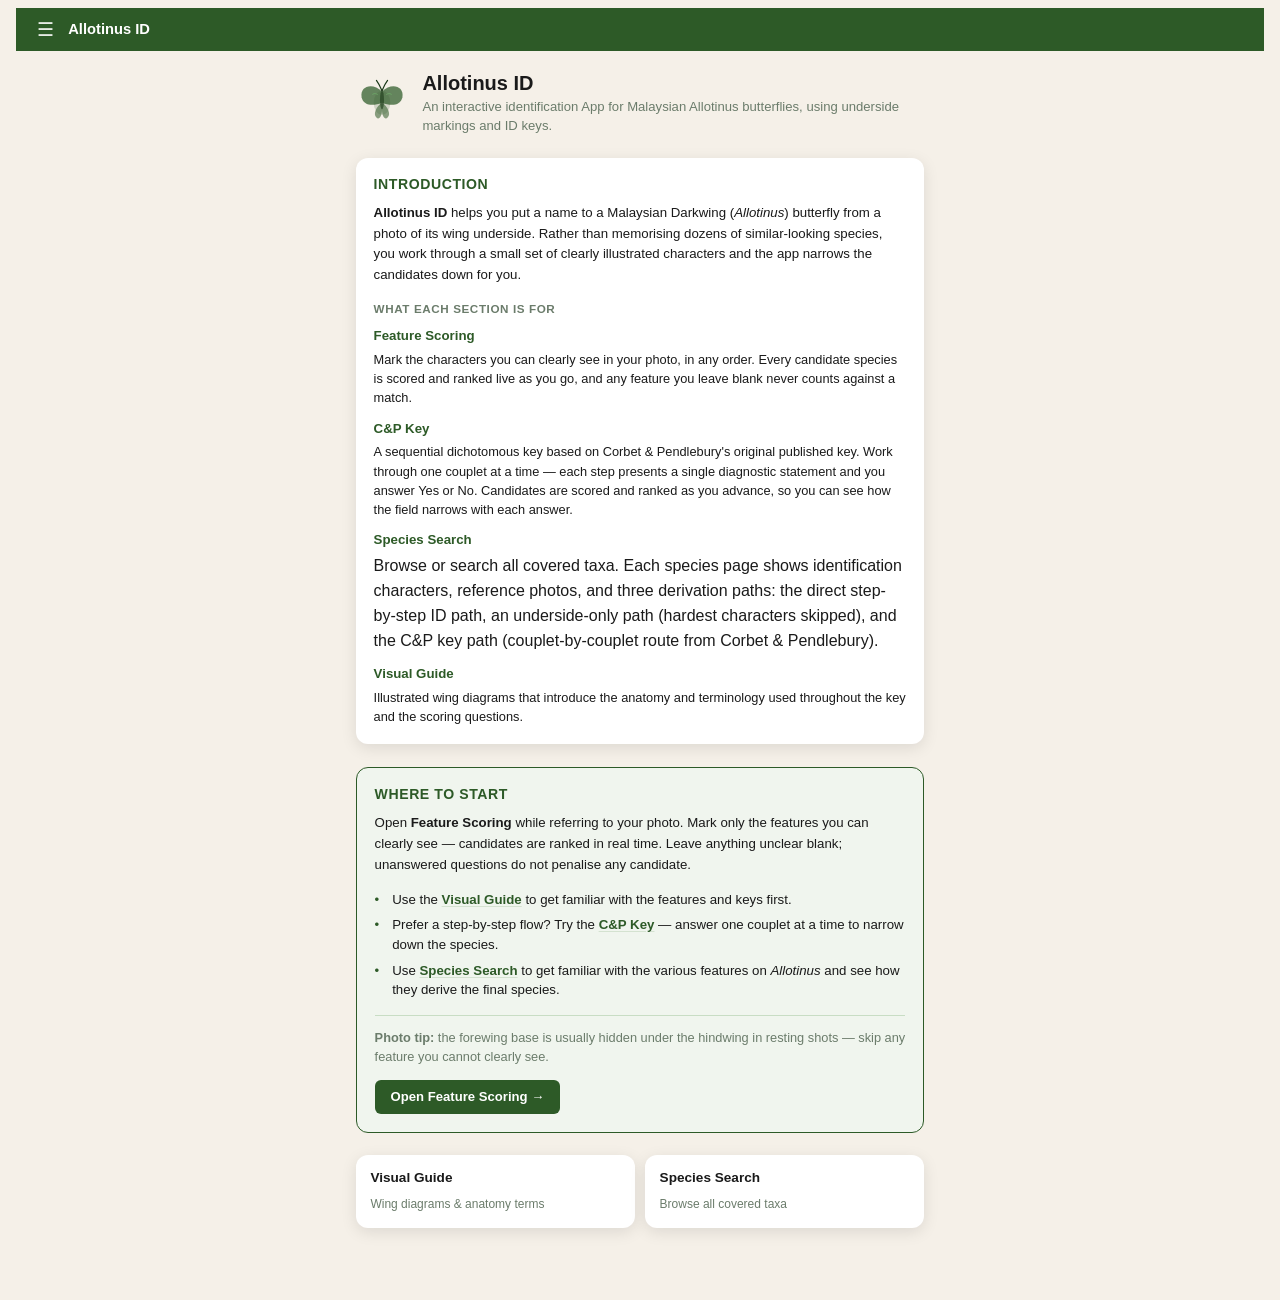
==== index.html @ 31699d41 "Fold Species Search path descriptions into single compact paragraph" ====
<!DOCTYPE html>
<html lang="en">
<head>
  <meta charset="UTF-8">
  <meta name="viewport" content="width=device-width, initial-scale=1.0">
  <meta name="description" content="Identify Malaysian Allotinus (Playboy) butterflies from field photographs — Feature Scoring and visual reference guide.">
  <meta name="theme-color" content="#2d5a27">
  <title>Allotinus ID — Malaysian Playboy Butterflies</title>
  <link rel="stylesheet" href="css/style.css">
  <style>
    .landing-content {
      max-width: 600px;
      margin: 0 auto;
      padding: 1.25rem 1rem 3rem;
    }

    /* ── Hero ── */
    .landing-hero {
      display: flex;
      align-items: center;
      gap: 0.9rem;
      margin-bottom: 1.4rem;
    }
    .landing-hero-logo svg {
      width: 52px;
      height: 52px;
      flex-shrink: 0;
    }
    .landing-hero-text h1 {
      font-size: 1.25rem;
      font-weight: 700;
      color: var(--text);
      margin: 0 0 0.2rem;
      line-height: 1.2;
    }
    .landing-tagline {
      font-size: 0.82rem;
      color: var(--text-muted);
      line-height: 1.4;
      margin: 0;
    }

    /* ── Start Here card ── */
    .start-here {
      background: #f0f5ee;
      border: 1.5px solid var(--primary);
      border-radius: var(--radius);
      padding: 1rem 1.1rem 1.1rem;
      margin-bottom: 1.4rem;
    }
    .start-here-title {
      font-size: 0.88rem;
      font-weight: 700;
      color: var(--primary);
      letter-spacing: 0.04em;
      text-transform: uppercase;
      margin: 0 0 0.5rem;
    }
    .start-here-lead {
      font-size: 0.83rem;
      color: var(--text);
      line-height: 1.55;
      margin: 0 0 0.9rem;
    }
    .start-here-sub {
      font-size: 0.73rem;
      font-weight: 700;
      color: var(--text-muted);
      letter-spacing: 0.05em;
      text-transform: uppercase;
      margin: 0.85rem 0 0.35rem;
    }
    .start-here-terms {
      display: grid;
      grid-template-columns: max-content 1fr;
      gap: 0.35rem 0.7rem;
      font-size: 0.8rem;
    }
    .start-here-term {
      font-weight: 600;
      color: var(--primary);
      white-space: nowrap;
      align-self: start;
    }
    .start-here-def {
      color: var(--text);
      line-height: 1.45;
    }
    .start-here-def a {
      color: var(--primary);
      text-decoration: underline;
      text-decoration-style: dotted;
      text-underline-offset: 2px;
      white-space: nowrap;
    }
    .start-here-def a:hover { text-decoration-style: solid; }
    .start-here-photo {
      font-size: 0.8rem;
      color: var(--text-muted);
      line-height: 1.5;
      margin: 0.85rem 0 0;
      padding-top: 0.75rem;
      border-top: 1px solid #c8ddc4;
    }
    .start-here-cta {
      display: inline-block;
      margin-top: 0.85rem;
      background: var(--primary);
      color: #fff;
      font-size: 0.82rem;
      font-weight: 600;
      padding: 0.45rem 1rem;
      border-radius: 6px;
      text-decoration: none;
    }
    .start-here-cta:hover { background: #234820; }

    .start-here-alt {
      list-style: none;
      padding: 0;
      margin: 0 0 0.9rem;
      font-size: 0.83rem;
      color: var(--text);
      line-height: 1.5;
    }
    .start-here-alt li {
      position: relative;
      padding-left: 1.1rem;
      margin-bottom: 0.35rem;
    }
    .start-here-alt li::before {
      content: "•";
      position: absolute;
      left: 0;
      color: var(--primary);
    }
    .start-here-alt a {
      color: var(--primary);
      font-weight: 600;
      text-decoration: underline;
      text-decoration-color: var(--border);
      text-underline-offset: 2px;
    }
    .start-here-alt a:hover { text-decoration-color: var(--primary); }

    /* ── Introduction ── */
    .landing-intro {
      background: var(--card);
      border-radius: var(--radius);
      box-shadow: var(--shadow);
      padding: 1rem 1.1rem 1.1rem;
      margin-bottom: 1.4rem;
    }
    .landing-intro-title {
      font-size: 0.88rem;
      font-weight: 700;
      color: var(--primary);
      letter-spacing: 0.04em;
      text-transform: uppercase;
      margin: 0 0 0.5rem;
    }
    .landing-intro-lead {
      font-size: 0.83rem;
      color: var(--text);
      line-height: 1.55;
      margin: 0 0 0.9rem;
    }
    .landing-intro-sub {
      font-size: 0.73rem;
      font-weight: 700;
      color: var(--text-muted);
      letter-spacing: 0.05em;
      text-transform: uppercase;
      margin: 0.85rem 0 0.5rem;
    }
    .landing-intro-features {
      display: grid;
      gap: 0.7rem;
    }
    .landing-intro-feature-name {
      font-size: 0.83rem;
      font-weight: 700;
      color: var(--primary);
      margin: 0 0 0.2rem;
    }
    .landing-intro-feature-desc {
      font-size: 0.8rem;
      color: var(--text);
      line-height: 1.5;
      margin: 0 0 0.35rem;
    }
    .landing-intro-feature-desc:last-child { margin-bottom: 0; }
    .landing-intro-sub-list {
      margin: 0.1rem 0 0;
      padding-left: 1rem;
      list-style: none;
      font-size: 0.75rem;
      color: var(--text-muted);
      line-height: 1.5;
    }
    .landing-intro-sub-list li { margin-bottom: 0.25rem; }
    .landing-intro-sub-list li:last-child { margin-bottom: 0; }
    .landing-intro-sub-list li::before { content: "– "; color: var(--primary); }

    /* ── Quick links ── */
    .landing-links {
      display: grid;
      grid-template-columns: 1fr 1fr;
      gap: 0.65rem;
    }
    .landing-link-card {
      background: var(--card);
      border-radius: var(--radius);
      box-shadow: var(--shadow);
      padding: 0.75rem 0.9rem;
      text-decoration: none;
      display: block;
      transition: box-shadow var(--transition);
    }
    .landing-link-card:hover {
      box-shadow: 0 3px 12px rgba(0,0,0,0.13);
    }
    .landing-link-label {
      font-size: 0.85rem;
      font-weight: 600;
      color: var(--text);
      display: block;
      margin-bottom: 0.15rem;
    }
    .landing-link-desc {
      font-size: 0.75rem;
      color: var(--text-muted);
      line-height: 1.35;
    }
  </style>
</head>
<body>

  <div class="app-topbar">
    <button class="menu-btn app-topbar-menu-btn" id="menu-btn" aria-label="Open menu">&#9776;</button>
    <span class="app-topbar-title">Allotinus ID</span>
  </div>

  <div class="landing-content">

    <!-- Hero -->
    <div class="landing-hero">
      <div class="landing-hero-logo" aria-hidden="true">
        <svg viewBox="0 0 56 56" fill="none" xmlns="http://www.w3.org/2000/svg">
          <ellipse cx="28" cy="32" rx="9" ry="13" fill="#2d5a27" opacity="0.18"/>
          <path d="M28 20 C18 10 4 14 6 26 C8 35 18 36 28 32" fill="#2d5a27" opacity="0.72"/>
          <path d="M28 20 C38 10 52 14 50 26 C48 35 38 36 28 32" fill="#2d5a27" opacity="0.72"/>
          <path d="M28 32 C22 36 18 44 22 48 C25 51 28 46 28 40" fill="#2d5a27" opacity="0.55"/>
          <path d="M28 32 C34 36 38 44 34 48 C31 51 28 46 28 40" fill="#2d5a27" opacity="0.55"/>
          <ellipse cx="28" cy="29" rx="2.2" ry="10" fill="#1a3818" opacity="0.6"/>
          <path d="M28 19 Q25 12 22 8" stroke="#1a3818" stroke-width="1.3" stroke-linecap="round" fill="none"/>
          <path d="M28 19 Q31 12 34 8" stroke="#1a3818" stroke-width="1.3" stroke-linecap="round" fill="none"/>
          <path d="M23 23 Q20 21 18 23" stroke="#6b9e65" stroke-width="1.1" stroke-linecap="round" fill="none"/>
          <path d="M33 23 Q36 21 38 23" stroke="#6b9e65" stroke-width="1.1" stroke-linecap="round" fill="none"/>
        </svg>
      </div>
      <div class="landing-hero-text">
        <h1>Allotinus ID</h1>
        <p class="landing-tagline">An interactive identification App for Malaysian Allotinus butterflies, using underside markings and ID keys.</p>
      </div>
    </div>

    <!-- Introduction -->
    <div class="landing-intro">
      <p class="landing-intro-title">Introduction</p>
      <p class="landing-intro-lead">
        <strong>Allotinus ID</strong> helps you put a name to a Malaysian Darkwing (<em>Allotinus</em>)
        butterfly from a photo of its wing underside. Rather than memorising dozens of similar-looking
        species, you work through a small set of clearly illustrated characters and the app narrows
        the candidates down for you.
      </p>

      <p class="landing-intro-sub">What each section is for</p>
      <div class="landing-intro-features">

        <div class="landing-intro-feature">
          <p class="landing-intro-feature-name">Feature Scoring</p>
          <p class="landing-intro-feature-desc">
            Mark the characters you can clearly see in your photo, in any order. Every candidate
            species is scored and ranked live as you go, and any feature you leave blank never
            counts against a match.
          </p>
        </div>

        <div class="landing-intro-feature">
          <p class="landing-intro-feature-name">C&amp;P Key</p>
          <p class="landing-intro-feature-desc">
            A sequential dichotomous key based on Corbet &amp; Pendlebury's original published key.
            Work through one couplet at a time — each step presents a single diagnostic statement
            and you answer Yes or No. Candidates are scored and ranked as you advance, so you can
            see how the field narrows with each answer.
          </p>
        </div>

        <div class="landing-intro-feature">
          <p class="landing-intro-feature-name">Species Search</p>
          <p class=”landing-intro-feature-desc”>
            Browse or search all covered taxa. Each species page shows identification characters,
            reference photos, and three derivation paths: the direct step-by-step ID path, an
            underside-only path (hardest characters skipped), and the C&amp;P key path
            (couplet-by-couplet route from Corbet &amp; Pendlebury).
          </p>
        </div>

        <div class="landing-intro-feature">
          <p class="landing-intro-feature-name">Visual Guide</p>
          <p class="landing-intro-feature-desc">
            Illustrated wing diagrams that introduce the anatomy and terminology used throughout
            the key and the scoring questions.
          </p>
        </div>

      </div>
    </div>

    <!-- Where to Start card -->
    <div class="start-here">
      <p class="start-here-title">Where to start</p>
      <p class="start-here-lead">
        Open <strong>Feature Scoring</strong> while referring to your photo. Mark only the features you can clearly see —
        candidates are ranked in real time. Leave anything unclear blank; unanswered questions
        do not penalise any candidate.
      </p>

      <ul class="start-here-alt">
        <li>Use the <a href="guide.html">Visual Guide</a> to get familiar with the features and keys first.</li>
        <li>Prefer a step-by-step flow? Try the <a href="id_keys.html">C&amp;P Key</a> — answer one couplet at a time to narrow down the species.</li>
        <li>Use <a href="species.html">Species Search</a> to get familiar with the various features on <em>Allotinus</em> and see how they derive the final species.</li>
      </ul>

      <!-- TODO: once data/tree.json and guide.html are built for Allotinus,
           add a "Know these terms before you score" block here highlighting
           the key diagnostic characters, each linking to its guide.html
           section (see start-here-terms in the Arhopala_id source for the
           pattern this followed). -->

      <p class="start-here-photo">
        <strong>Photo tip:</strong> the forewing base is usually hidden under the hindwing in resting shots —
        skip any feature you cannot clearly see.
      </p>

      <a class="start-here-cta" href="checklist.html">Open Feature Scoring →</a>
    </div>

    <!-- Quick links -->
    <div class="landing-links">
      <a class="landing-link-card" href="guide.html">
        <span class="landing-link-label">Visual Guide</span>
        <span class="landing-link-desc">Wing diagrams &amp; anatomy terms</span>
      </a>
      <a class="landing-link-card" href="species.html">
        <span class="landing-link-label">Species Search</span>
        <span class="landing-link-desc">Browse all covered taxa</span>
      </a>
    </div>

  </div>

  <!-- Menu overlay -->
  <div id="menu-overlay" class="menu-overlay" role="dialog" aria-modal="true" aria-label="Menu">
    <div class="menu-panel">

      <div class="menu-header">
        <h2 class="menu-title">Allotinus ID</h2>
        <button id="menu-close" class="menu-close" aria-label="Close menu">✕</button>
      </div>

      <nav class="menu-nav" aria-label="Navigation">
        <button class="menu-nav-item active" id="nav-home" aria-label="Home — where to start">
          <span class="menu-nav-item-label">Home</span>
          <span class="menu-nav-item-desc">Where to start</span>
        </button>
        <a href="checklist.html" class="menu-nav-item" id="nav-scoring" aria-label="Feature Scoring — score multiple features at once">
          <span class="menu-nav-item-label">Feature Scoring</span>
          <span class="menu-nav-item-desc">Score multiple features at once</span>
        </a>
        <a href="id_keys.html" class="menu-nav-item" id="nav-cpkey" aria-label="C&amp;P Key — Corbet &amp; Pendlebury dichotomous key">
          <span class="menu-nav-item-label">C&amp;P Key</span>
          <span class="menu-nav-item-desc">Corbet &amp; Pendlebury dichotomous key</span>
        </a>
        <a href="species.html" class="menu-nav-item" id="nav-species" aria-label="Species Search — browse all covered taxa">
          <span class="menu-nav-item-label">Species Search</span>
          <span class="menu-nav-item-desc">Browse all covered taxa</span>
        </a>
        <a href="guide.html" class="menu-nav-item" id="nav-guide" aria-label="Visual Guide — wing diagrams and terminology">
          <span class="menu-nav-item-label">Visual Guide</span>
          <span class="menu-nav-item-desc">Wing diagrams &amp; terminology</span>
        </a>
        <a href="about.html" class="menu-nav-item" id="nav-about" aria-label="About — how to use this app">
          <span class="menu-nav-item-label">About</span>
          <span class="menu-nav-item-desc">How to use this app</span>
        </a>
      </nav>

    </div>
  </div>

  <script>
    (function () {
      const overlay  = document.getElementById('menu-overlay');
      const openBtn  = document.getElementById('menu-btn');
      const closeBtn = document.getElementById('menu-close');
      const homeBtn  = document.getElementById('nav-home');

      function open()  { overlay.classList.add('open');    document.body.style.overflow = 'hidden'; }
      function close() { overlay.classList.remove('open'); document.body.style.overflow = ''; }

      openBtn.addEventListener('click', open);
      closeBtn.addEventListener('click', close);
      overlay.addEventListener('click', e => { if (e.target === overlay) close(); });
      document.addEventListener('keydown', e => { if (e.key === 'Escape' && overlay.classList.contains('open')) close(); });
      homeBtn.addEventListener('click', close);
    })();
  </script>

</body>
</html>
---- css/style.css ----
/* ===== Reset & Base ===== */
*, *::before, *::after { box-sizing: border-box; margin: 0; padding: 0; }

:root {
  --bg: #f5f0e8;
  --primary: #2d5a27;
  --primary-light: #3d7a35;
  --accent: #c8860a;
  --card: #ffffff;
  --text: #1a1a1a;
  --text-muted: #6b7c6b;
  --border: #d4e2d0;
  --shadow: 0 4px 16px rgba(0, 0, 0, 0.10);
  --radius: 12px;
  --transition: 0.18s ease;
}

html { font-size: 16px; -webkit-text-size-adjust: 100%; }

body {
  background: var(--bg);
  color: var(--text);
  font-family: -apple-system, BlinkMacSystemFont, "Segoe UI", Roboto, "Helvetica Neue", sans-serif;
  line-height: 1.55;
  min-height: 100dvh;
  padding: 1rem;
}

/* ===== Loading ===== */
#loading {
  display: flex;
  flex-direction: column;
  align-items: center;
  justify-content: center;
  min-height: 60dvh;
  gap: 1rem;
  color: var(--text-muted);
}

.spinner {
  width: 40px; height: 40px;
  border: 3px solid var(--border);
  border-top-color: var(--primary);
  border-radius: 50%;
  animation: spin 0.75s linear infinite;
}

@keyframes spin { to { transform: rotate(360deg); } }

/* ===== App container ===== */
#app {
  max-width: 640px;
  margin: 0 auto;
  padding-bottom: 3rem;
}

/* ===== Header ===== */
.app-header {
  text-align: center;
  padding: 1.25rem 0 0.5rem;
}

.app-header h1 {
  font-size: 1.2rem;
  font-weight: 700;
  color: var(--primary);
  letter-spacing: 0.01em;
}

.app-header p {
  font-size: 0.8rem;
  color: var(--text-muted);
  margin-top: 0.15rem;
}

.header-alt-link {
  color: var(--accent);
  text-decoration: none;
  font-size: 0.78rem;
}
.header-alt-link:hover { text-decoration: underline; }

/* ===== Breadcrumb ===== */
.breadcrumb-wrap {
  padding: 0.5rem 0 0.25rem;
  overflow-x: auto;
  white-space: nowrap;
  -webkit-overflow-scrolling: touch;
}

.breadcrumb {
  display: inline-flex;
  align-items: center;
  gap: 0.25rem;
  font-size: 0.72rem;
  color: var(--text-muted);
  min-height: 1.4rem;
}

.breadcrumb .crumb { max-width: 140px; overflow: hidden; text-overflow: ellipsis; white-space: nowrap; }
.breadcrumb .sep { color: var(--border); user-select: none; }
.breadcrumb .crumb-start { font-weight: 600; color: var(--primary); }

/* ===== Progress bar ===== */
.progress-bar-track {
  height: 4px;
  background: var(--border);
  border-radius: 2px;
  margin-bottom: 0.75rem;
  overflow: hidden;
}

.progress-bar-fill {
  height: 100%;
  background: var(--primary);
  border-radius: 2px;
  transition: width 0.3s ease;
  min-width: 4px;
}

/* ===== Card ===== */
.card {
  background: var(--card);
  border-radius: var(--radius);
  box-shadow: var(--shadow);
  padding: 1.5rem;
  animation: slideIn 0.2s ease-out;
}

@keyframes slideIn {
  from { opacity: 0; transform: translateY(8px); }
  to   { opacity: 1; transform: translateY(0); }
}

/* ===== Back button ===== */
.back-btn {
  display: inline-flex;
  align-items: center;
  gap: 0.3rem;
  background: none;
  border: none;
  color: var(--primary);
  font-size: 0.85rem;
  font-weight: 600;
  cursor: pointer;
  padding: 0.25rem 0;
  margin-bottom: 1rem;
  transition: color var(--transition);
}

.back-btn:hover { color: var(--primary-light); }
.back-btn:disabled { opacity: 0.35; pointer-events: none; }
.back-btn svg { flex-shrink: 0; }

/* ===== Question node ===== */
.question-text {
  font-size: 1.2rem;
  font-weight: 700;
  line-height: 1.35;
  margin-bottom: 0.5rem;
}

.question-hint {
  font-size: 0.82rem;
  color: var(--text-muted);
  font-style: italic;
  margin-bottom: 0.6rem;
  padding-left: 0.75rem;
  border-left: 3px solid var(--border);
}

.question-guide-link {
  display: inline-block;
  font-size: 0.78rem;
  color: var(--primary);
  text-decoration: none;
  margin-bottom: 1.25rem;
  padding-left: 0.75rem;
}
.question-guide-link:hover { text-decoration: underline; }

.question-text-link {
  color: var(--primary);
  text-decoration-style: dotted;
  text-underline-offset: 2px;
}
.question-text-link:hover { text-decoration-style: solid; }

.choices {
  display: flex;
  flex-direction: column;
  gap: 0.6rem;
}

.choice-btn {
  display: block;
  width: 100%;
  min-height: 48px;
  padding: 0.7rem 1rem;
  background: transparent;
  border: 2px solid var(--primary);
  border-radius: 8px;
  color: var(--primary);
  font-size: 0.95rem;
  font-weight: 500;
  text-align: left;
  cursor: pointer;
  transition: background var(--transition), color var(--transition), transform var(--transition);
  line-height: 1.35;
}

.choice-btn:hover {
  background: var(--primary);
  color: #fff;
}

.choice-btn:active {
  transform: scale(0.98);
}

.question-terms-btn {
  display: inline-flex;
  align-items: center;
  gap: 0.3rem;
  margin-bottom: 0.5rem;
  padding: 0.25rem 0.65rem;
  background: transparent;
  border: 1.5px solid var(--accent);
  border-radius: 20px;
  color: var(--accent);
  font-size: 0.78rem;
  font-weight: 600;
  cursor: pointer;
  transition: background var(--transition), color var(--transition);
}

.question-terms-btn:hover {
  background: var(--accent);
  color: #fff;
}

/* Tooltip popup */
#choice-tooltip-popup {
  position: fixed;
  z-index: 9999;
  background: #1a1a1a;
  color: #f0ede6;
  font-size: 0.82rem;
  line-height: 1.45;
  padding: 0.55rem 0.8rem;
  border-radius: 8px;
  max-width: min(280px, 90vw);
  box-shadow: 0 4px 16px rgba(0,0,0,0.4);
  pointer-events: none;
  opacity: 0;
  transform: translateY(4px);
  transition: opacity 0.15s ease, transform 0.15s ease;
}

#choice-tooltip-popup.visible {
  opacity: 1;
  transform: translateY(0);
}

/* ===== Result node ===== */
.card--result {}

.result-badge {
  display: inline-block;
  background: var(--primary);
  color: #fff;
  font-size: 0.7rem;
  font-weight: 700;
  letter-spacing: 0.08em;
  text-transform: uppercase;
  padding: 0.2rem 0.6rem;
  border-radius: 4px;
  margin-bottom: 0.75rem;
}

.species-common {
  font-size: 1.3rem;
  font-weight: 700;
  line-height: 1.25;
  margin-bottom: 0.2rem;
}

.species-name {
  font-size: 0.95rem;
  font-style: italic;
  color: var(--text-muted);
  margin-bottom: 0.75rem;
}

.id-note {
  font-size: 0.87rem;
  background: #f0f5ef;
  border-left: 4px solid var(--primary);
  padding: 0.6rem 0.85rem;
  border-radius: 0 6px 6px 0;
  margin-bottom: 1.25rem;
  color: var(--text);
}

/* ===== Photo gallery ===== */
.photo-gallery {
  display: grid;
  grid-template-columns: repeat(auto-fill, minmax(120px, 1fr));
  gap: 0.5rem;
  margin-bottom: 1.25rem;
}

.photo-gallery img {
  width: 100%;
  aspect-ratio: 1;
  object-fit: cover;
  border-radius: 6px;
  background: var(--border);
  display: block;
}

.photo-item {
  position: relative;
}

.photo-attr {
  display: none;
}

.photo-item:hover .photo-attr {
  display: block;
  position: absolute;
  bottom: 0; left: 0; right: 0;
  background: rgba(0,0,0,0.55);
  color: #fff;
  font-size: 0.6rem;
  padding: 0.2rem 0.3rem;
  border-radius: 0 0 6px 6px;
  text-align: center;
  white-space: nowrap;
  overflow: hidden;
  text-overflow: ellipsis;
}

.photo-placeholder {
  aspect-ratio: 1;
  background: var(--border);
  border-radius: 6px;
  display: flex;
  flex-direction: column;
  align-items: center;
  justify-content: center;
  color: var(--text-muted);
  font-size: 0.75rem;
  text-align: center;
  padding: 0.5rem;
  gap: 0.4rem;
}

/* ===== Action buttons ===== */
.action-row {
  display: flex;
  flex-direction: column;
  gap: 0.6rem;
  margin-top: 0.25rem;
}

.btn-inat {
  display: flex;
  align-items: center;
  justify-content: center;
  gap: 0.4rem;
  width: 100%;
  min-height: 48px;
  padding: 0.75rem 1rem;
  background: var(--primary);
  color: #fff;
  font-size: 0.95rem;
  font-weight: 600;
  border: none;
  border-radius: 8px;
  text-decoration: none;
  cursor: pointer;
  transition: background var(--transition);
}

.btn-inat:hover { background: var(--primary-light); }

.btn-restart {
  display: flex;
  align-items: center;
  justify-content: center;
  gap: 0.4rem;
  width: 100%;
  min-height: 44px;
  padding: 0.6rem 1rem;
  background: transparent;
  color: var(--text-muted);
  font-size: 0.88rem;
  font-weight: 500;
  border: 1.5px solid var(--border);
  border-radius: 8px;
  cursor: pointer;
  transition: border-color var(--transition), color var(--transition);
}

.btn-restart:hover { border-color: var(--primary); color: var(--primary); }

/* ===== Group node ===== */
.result-badge--group { background: var(--accent); }

.group-description {
  font-size: 0.92rem;
  color: var(--text);
  margin-bottom: 1rem;
  line-height: 1.55;
}

.key-features {
  list-style: none;
  margin: 0 0 1.1rem;
  padding: 0;
  display: flex;
  flex-direction: column;
  gap: 0.35rem;
}

.key-features li {
  font-size: 0.85rem;
  padding: 0.35rem 0.6rem 0.35rem 1.5rem;
  background: #f0f5ef;
  border-radius: 5px;
  position: relative;
  color: var(--text);
}

.key-features li::before {
  content: "✓";
  position: absolute;
  left: 0.5rem;
  color: var(--primary);
  font-weight: 700;
}

.btn-species-id {
  display: flex;
  align-items: center;
  justify-content: center;
  gap: 0.4rem;
  width: 100%;
  min-height: 48px;
  padding: 0.75rem 1rem;
  background: var(--primary);
  color: #fff;
  font-size: 0.95rem;
  font-weight: 600;
  border: none;
  border-radius: 8px;
  cursor: pointer;
  margin-bottom: 0.75rem;
  transition: background var(--transition);
}

.btn-species-id:hover { background: var(--primary-light); }

.species-pending {
  font-size: 0.8rem;
  color: var(--text-muted);
  background: #fdf8ef;
  border: 1.5px dashed #e0c87a;
  border-radius: 6px;
  padding: 0.5rem 0.75rem;
  margin-bottom: 1.25rem;
  display: flex;
  align-items: center;
  gap: 0.4rem;
}

/* ===== Error card ===== */
.card--error .error-icon { font-size: 2rem; margin-bottom: 0.5rem; }
.card--error h2 { margin-bottom: 0.5rem; }
.card--error p { color: var(--text-muted); margin-bottom: 1rem; font-size: 0.9rem; }

/* ===== Responsive ===== */
@media (min-width: 640px) {
  body { padding: 1.5rem 2rem; }
  .card { padding: 2rem; }
  .question-text { font-size: 1.35rem; }
  .photo-gallery { grid-template-columns: repeat(auto-fill, minmax(150px, 1fr)); }
  .action-row { flex-direction: row; }
  .btn-inat { flex: 1; }
  .btn-restart { flex: 0 0 auto; width: auto; padding: 0.6rem 1.25rem; }
}

/* ===== Header row with hamburger ===== */
.header-row {
  display: flex;
  align-items: center;
  justify-content: space-between;
  gap: 0.5rem;
}

.header-titles { flex: 1; }

.menu-btn {
  flex-shrink: 0;
  background: none;
  border: none;
  cursor: pointer;
  padding: 0.35rem;
  color: var(--primary);
  border-radius: 6px;
  display: flex;
  align-items: center;
  justify-content: center;
  transition: background var(--transition);
}

.menu-btn:hover { background: var(--border); }

/* ===== Menu overlay & panel ===== */
.menu-overlay {
  position: fixed;
  inset: 0;
  background: rgba(0, 0, 0, 0.45);
  z-index: 1000;
  opacity: 0;
  pointer-events: none;
  transition: opacity 0.22s ease;
}

.menu-overlay.open {
  opacity: 1;
  pointer-events: auto;
}

.menu-panel {
  position: absolute;
  top: 0; right: 0;
  width: min(92vw, 420px);
  height: 100%;
  background: var(--card);
  box-shadow: -4px 0 28px rgba(0, 0, 0, 0.18);
  display: flex;
  flex-direction: column;
  transform: translateX(100%);
  transition: transform 0.25s ease;
  overflow: hidden;
}

.menu-overlay.open .menu-panel {
  transform: translateX(0);
}

/* ===== Menu header bar ===== */
.menu-header {
  display: flex;
  align-items: center;
  gap: 0.5rem;
  padding: 0.9rem 1rem 0.9rem 1.25rem;
  border-bottom: 1px solid var(--border);
  flex-shrink: 0;
  background: var(--card);
}

.menu-title {
  flex: 1;
  font-size: 1rem;
  font-weight: 700;
  color: var(--primary);
  white-space: nowrap;
}

.menu-close {
  background: none;
  border: none;
  cursor: pointer;
  font-size: 1.2rem;
  line-height: 1;
  color: var(--text-muted);
  padding: 0.25rem 0.35rem;
  border-radius: 4px;
  transition: color var(--transition), background var(--transition);
}

.menu-close:hover { color: var(--text); background: var(--border); }

.back-to-search {
  background: none;
  border: none;
  cursor: pointer;
  color: var(--primary);
  font-size: 0.82rem;
  font-weight: 600;
  padding: 0.2rem 0;
  white-space: nowrap;
  flex-shrink: 0;
}

.back-to-search:hover { text-decoration: underline; }

/* ===== Search pane ===== */
#search-pane {
  display: flex;
  flex-direction: column;
  flex: 1;
  overflow: hidden;
}

.search-box {
  padding: 0.7rem 1rem 0.55rem;
  border-bottom: 1px solid var(--border);
  flex-shrink: 0;
}

.search-box input {
  width: 100%;
  padding: 0.55rem 0.85rem;
  border: 1.5px solid var(--border);
  border-radius: 8px;
  font-size: 0.95rem;
  background: var(--bg);
  color: var(--text);
  outline: none;
  transition: border-color var(--transition);
}

.search-box input:focus { border-color: var(--primary); }

.search-count {
  font-size: 0.72rem;
  color: var(--text-muted);
  margin-top: 0.3rem;
  padding-left: 0.1rem;
}

/* ===== Search results list ===== */
.search-results {
  flex: 1;
  overflow-y: auto;
  -webkit-overflow-scrolling: touch;
}

.search-item {
  display: block;
  width: 100%;
  text-align: left;
  background: none;
  border: none;
  border-bottom: 1px solid #f0f0ee;
  padding: 0.65rem 1.25rem;
  cursor: pointer;
  transition: background var(--transition);
}

.search-item:hover { background: #f5f9f4; }
.search-item:active { background: var(--border); }

.search-item-sci {
  display: block;
  font-size: 0.88rem;
  font-style: italic;
  color: var(--text);
  font-weight: 500;
}

.search-item-common {
  display: block;
  font-size: 0.76rem;
  color: var(--text-muted);
  margin-top: 0.08rem;
  font-style: normal;
}

.search-empty {
  padding: 1.5rem 1.25rem;
  color: var(--text-muted);
  font-size: 0.88rem;
}

/* ===== Species detail inside menu ===== */
.species-detail {
  flex: 1;
  overflow-y: auto;
  -webkit-overflow-scrolling: touch;
  padding: 1.25rem;
}

.species-detail .result-badge { margin-bottom: 0.6rem; }
.species-detail .species-name { margin-bottom: 0.6rem; }
.species-detail .id-note { font-size: 0.83rem; margin-bottom: 1rem; }
.species-detail .photo-gallery { margin-bottom: 1rem; }
.species-detail .btn-inat { margin-top: 0; }

/* ===== Menu nav ===== */
.menu-nav {
  padding: 0.5rem 0.75rem;
  border-bottom: 1px solid var(--border);
  flex-shrink: 0;
}

.menu-nav-item {
  display: flex;
  flex-direction: column;
  align-items: flex-start;
  width: 100%;
  padding: 0.6rem 0.75rem;
  border: none;
  background: none;
  border-radius: 8px;
  cursor: pointer;
  text-align: left;
  text-decoration: none;
  color: var(--text);
  transition: background var(--transition);
  margin-bottom: 0.1rem;
}

.menu-nav-item:hover { background: var(--border); }
.menu-nav-item.active { background: rgba(45, 90, 39, 0.1); }

.menu-nav-item-label {
  font-size: 0.93rem;
  font-weight: 600;
  color: var(--text);
}

.menu-nav-item.active .menu-nav-item-label { color: var(--primary); }

.menu-nav-item-desc {
  font-size: 0.76rem;
  color: var(--text-muted);
  margin-top: 0.08rem;
}

/* ===== About pane ===== */
.about-pane {
  flex: 1;
  overflow-y: auto;
  -webkit-overflow-scrolling: touch;
}

.about-content {
  padding: 1.25rem 1.25rem 2rem;
}

.about-hero {
  text-align: center;
  padding: 1rem 0 1.25rem;
}

.about-hero-icon {
  margin-bottom: 0.5rem;
}

.about-app-name {
  font-size: 1.25rem;
  font-weight: 700;
  color: var(--primary);
  margin-bottom: 0.2rem;
}

.about-tagline {
  font-size: 0.84rem;
  color: var(--text-muted);
  line-height: 1.45;
}

.about-section {
  margin-bottom: 1.2rem;
}

.about-section-title {
  font-size: 0.82rem;
  font-weight: 700;
  text-transform: uppercase;
  letter-spacing: 0.05em;
  color: var(--primary);
  margin-bottom: 0.4rem;
}

.about-section p {
  font-size: 0.87rem;
  line-height: 1.55;
  color: var(--text);
  margin-bottom: 0.4rem;
}

.about-section p em { font-style: italic; }

.about-note {
  font-size: 0.8rem !important;
  color: var(--text-muted) !important;
  background: #fdf8ef;
  border-left: 3px solid var(--accent);
  padding: 0.4rem 0.6rem;
  border-radius: 0 4px 4px 0;
}

.about-steps {
  padding-left: 1.3rem;
  font-size: 0.87rem;
  line-height: 1.6;
  color: var(--text);
}

.about-steps li { margin-bottom: 0.35rem; }

.about-link {
  color: var(--primary);
  text-decoration: underline;
  text-decoration-color: var(--border);
  text-underline-offset: 2px;
}

.about-link:hover { text-decoration-color: var(--primary); }

/* ===== Decision path display ===== */
.path-details {
  margin: 0.6rem 0 1rem;
  border: 1px solid var(--border);
  border-radius: 8px;
  overflow: hidden;
}

.path-summary {
  padding: 0.5rem 0.75rem;
  cursor: pointer;
  font-size: 0.78rem;
  font-weight: 600;
  color: var(--primary);
  background: #f0f6ee;
  user-select: none;
  list-style: none;
}

.path-summary::-webkit-details-marker { display: none; }

.path-summary::before {
  content: '▶ ';
  font-size: 0.6rem;
  vertical-align: 1px;
}

details[open] .path-summary::before { content: '▼ '; }

.path-content {
  padding: 0.65rem 0.75rem 0.5rem;
  background: var(--card);
}

.path-steps {
  margin: 0;
  padding: 0;
  list-style: none;
  counter-reset: step-cnt;
}

.path-step {
  counter-increment: step-cnt;
  margin-bottom: 0.55rem;
  padding-left: 1.4rem;
  position: relative;
}

.path-step::before {
  content: counter(step-cnt);
  position: absolute;
  left: 0;
  top: 0.05rem;
  font-size: 0.65rem;
  font-weight: 700;
  color: var(--text-muted);
  background: var(--border);
  width: 1.05rem;
  height: 1.05rem;
  border-radius: 50%;
  display: flex;
  align-items: center;
  justify-content: center;
  line-height: 1;
}

.path-q {
  display: block;
  font-size: 0.77rem;
  color: #555;
  line-height: 1.35;
}

.path-qnum {
  display: inline-block;
  font-size: 0.62rem;
  font-weight: 700;
  font-variant-numeric: tabular-nums;
  color: var(--primary);
  background: var(--border);
  border-radius: 3px;
  padding: 0.05em 0.3em;
  margin-right: 0.2em;
  vertical-align: 0.05em;
  letter-spacing: 0;
}

.path-a {
  display: block;
  font-size: 0.77rem;
  color: var(--primary);
  font-weight: 600;
  margin-top: 0.1rem;
}

.path-step--group {
  margin-bottom: 0.4rem;
  padding-left: 0;
  counter-increment: none;
}

.path-step--group::before { display: none; }

.path-group {
  display: inline-block;
  font-size: 0.74rem;
  font-style: italic;
  color: var(--accent);
  background: #fdf8ef;
  border: 1px solid #f0d89a;
  padding: 0.1rem 0.45rem;
  border-radius: 4px;
}

.path-divider {
  border: none;
  border-top: 1px dashed var(--border);
  margin: 0.6rem 0;
}

.path-label {
  font-size: 0.7rem;
  font-weight: 700;
  text-transform: uppercase;
  letter-spacing: 0.04em;
  color: var(--text-muted);
  margin-bottom: 0.3rem;
}

.path-variant-note {
  margin-top: 0.5rem;
  font-size: 0.72rem;
  color: var(--text-muted);
  font-style: italic;
}

.path-details--skip .path-summary {
  background: #fdf8ef;
  color: var(--accent);
}

.path-details--simcd .path-summary {
  background: #eef4fb;
  color: #2a5a8a;
}

.path-details--simcd .path-step--skip .path-a {
  color: #2a5a8a;
}

.path-skip-note {
  font-size: 0.72rem;
  color: var(--text-muted);
  font-style: italic;
  margin: 0 0 0.5rem;
}

.path-step--skip .path-a {
  color: #9e6c00;
  font-style: italic;
}

/* C&P key path */
.path-details--cp .path-summary {
  background: #f0f6ee;
  color: var(--primary);
}

.path-step--cp {
  padding-left: 0;
}

.path-step--cp::before {
  display: none;
}

.path-cpnum {
  display: inline-block;
  font-size: 0.62rem;
  font-weight: 700;
  color: var(--primary);
  background: var(--border);
  border-radius: 3px;
  padding: 0.05em 0.3em;
  margin-right: 0.3em;
  vertical-align: 0.05em;
  letter-spacing: 0;
  white-space: nowrap;
}

.path-guide-link {
  color: var(--primary);
  text-decoration: underline;
  text-decoration-style: dotted;
  text-underline-offset: 2px;
}
.path-guide-link:hover { text-decoration-style: solid; }

/* ===== App topbar (ID Key + Species Search pages) ===== */
.app-topbar {
  position: sticky;
  top: 0;
  z-index: 20;
  background: var(--primary);
  color: #fff;
  display: flex;
  align-items: center;
  gap: 0.6rem;
  padding: 0.55rem 1rem;
  margin: -1rem -1rem 0;
}
.app-topbar-menu-btn {
  color: rgba(255,255,255,0.88);
  flex-shrink: 0;
  font-size: 1.2rem;
  line-height: 1;
  padding: 0.2rem 0.3rem;
}
.app-topbar-menu-btn:hover { background: rgba(255,255,255,0.15) !important; color: #fff; }
.app-topbar-title {
  font-size: 0.92rem;
  font-weight: 600;
  flex: 1;
  white-space: nowrap;
  overflow: hidden;
  text-overflow: ellipsis;
}

/* ===== Species page content area ===== */
.sp-page {
  max-width: 680px;
  margin: 0 auto;
  padding: 1rem 1rem 2rem;
}
.sp-back-btn {
  background: none;
  border: none;
  color: var(--primary);
  font-size: 0.85rem;
  cursor: pointer;
  padding: 0.4rem 0;
  margin-bottom: 0.5rem;
  display: flex;
  align-items: center;
  gap: 0.3rem;
}
.sp-back-btn:hover { text-decoration: underline; }

/* ===== Species detail — wide view ===== */
#species-app.species-view .sp-page { max-width: none; }

#species-app.species-view .path-q { font-size: 0.9rem; }
#species-app.species-view .path-a { font-size: 0.9rem; }
#species-app.species-view .path-summary { font-size: 0.85rem; }
#species-app.species-view .path-label { font-size: 0.78rem; }
#species-app.species-view .path-group { font-size: 0.82rem; }
#species-app.species-view .path-variant-note { font-size: 0.82rem; }
#species-app.species-view .path-skip-note { font-size: 0.82rem; }
#species-app.species-view .species-detail .id-note { font-size: 0.92rem; }
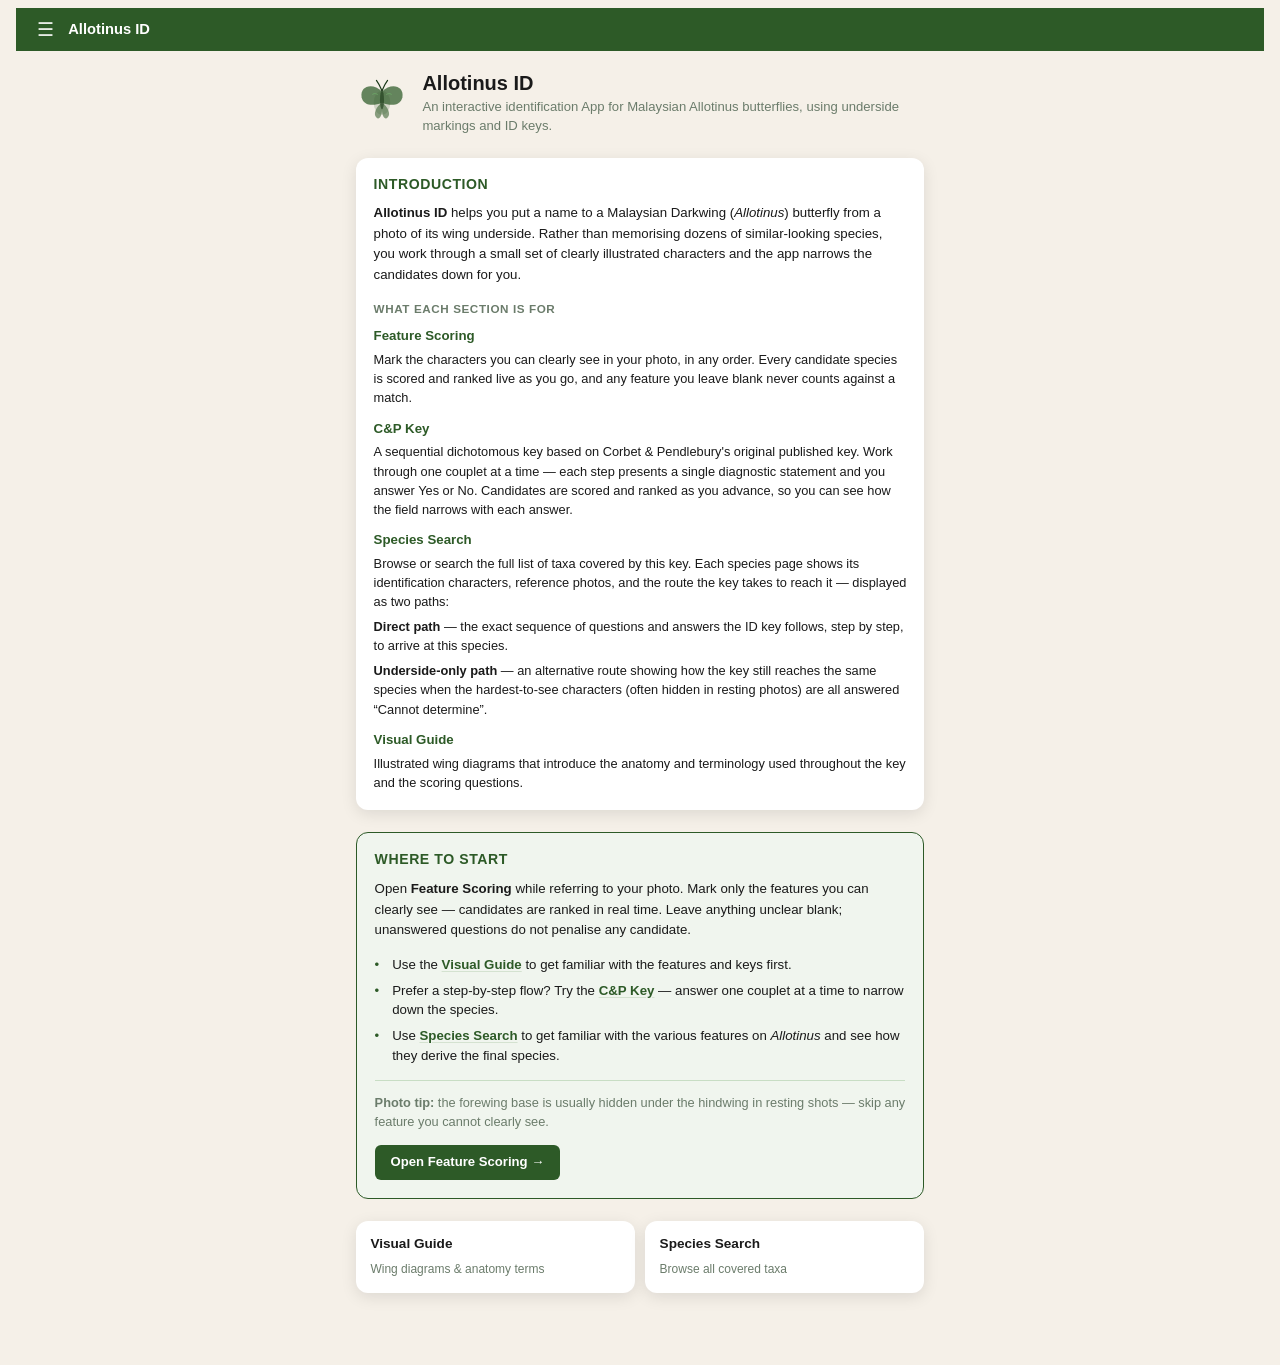
==== commit f81969fa: "Revert Species Search section to pre-C&P-path state" ====
--- a/index.html
+++ b/index.html
@@ -190,17 +190,6 @@
       margin: 0 0 0.35rem;
     }
     .landing-intro-feature-desc:last-child { margin-bottom: 0; }
-    .landing-intro-sub-list {
-      margin: 0.1rem 0 0;
-      padding-left: 1rem;
-      list-style: none;
-      font-size: 0.75rem;
-      color: var(--text-muted);
-      line-height: 1.5;
-    }
-    .landing-intro-sub-list li { margin-bottom: 0.25rem; }
-    .landing-intro-sub-list li:last-child { margin-bottom: 0; }
-    .landing-intro-sub-list li::before { content: "– "; color: var(--primary); }
 
     /* ── Quick links ── */
     .landing-links {
@@ -299,11 +288,19 @@
 
         <div class="landing-intro-feature">
           <p class="landing-intro-feature-name">Species Search</p>
-          <p class=”landing-intro-feature-desc”>
-            Browse or search all covered taxa. Each species page shows identification characters,
-            reference photos, and three derivation paths: the direct step-by-step ID path, an
-            underside-only path (hardest characters skipped), and the C&amp;P key path
-            (couplet-by-couplet route from Corbet &amp; Pendlebury).
+          <p class="landing-intro-feature-desc">
+            Browse or search the full list of taxa covered by this key. Each species page shows its
+            identification characters, reference photos, and the route the key takes to reach it —
+            displayed as two paths:
+          </p>
+          <p class="landing-intro-feature-desc">
+            <strong>Direct path</strong> — the exact sequence of questions and answers the ID key
+            follows, step by step, to arrive at this species.
+          </p>
+          <p class="landing-intro-feature-desc">
+            <strong>Underside-only path</strong> — an alternative route showing how the key still
+            reaches the same species when the hardest-to-see characters (often hidden in resting
+            photos) are all answered “Cannot determine”.
           </p>
         </div>
 
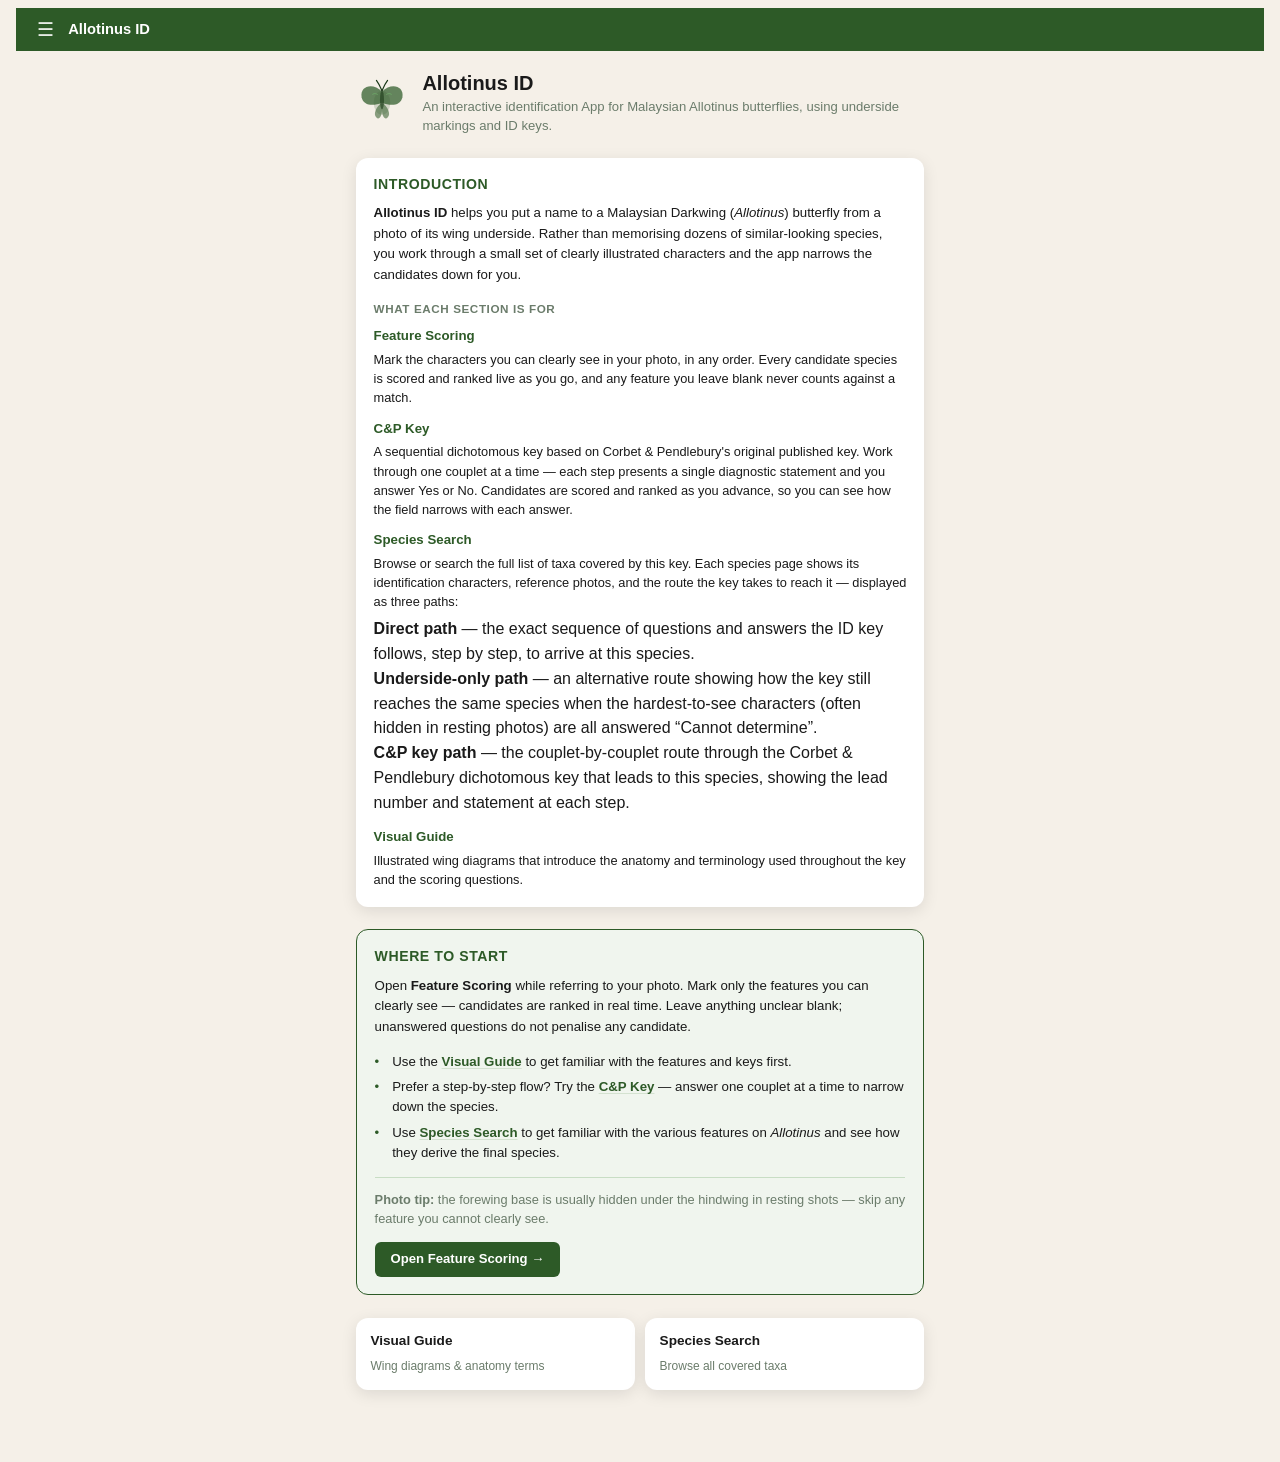
==== commit deaaf688: "Add C&P key path to Species Search intro, matching existing path formatting" ====
--- a/index.html
+++ b/index.html
@@ -291,16 +291,21 @@
           <p class="landing-intro-feature-desc">
             Browse or search the full list of taxa covered by this key. Each species page shows its
             identification characters, reference photos, and the route the key takes to reach it —
-            displayed as two paths:
-          </p>
-          <p class="landing-intro-feature-desc">
+            displayed as three paths:
+          </p>
+          <p class=”landing-intro-feature-desc”>
             <strong>Direct path</strong> — the exact sequence of questions and answers the ID key
             follows, step by step, to arrive at this species.
           </p>
-          <p class="landing-intro-feature-desc">
+          <p class=”landing-intro-feature-desc”>
             <strong>Underside-only path</strong> — an alternative route showing how the key still
             reaches the same species when the hardest-to-see characters (often hidden in resting
             photos) are all answered “Cannot determine”.
+          </p>
+          <p class=”landing-intro-feature-desc”>
+            <strong>C&amp;P key path</strong> — the couplet-by-couplet route through the Corbet &amp;
+            Pendlebury dichotomous key that leads to this species, showing the lead number and
+            statement at each step.
           </p>
         </div>
 
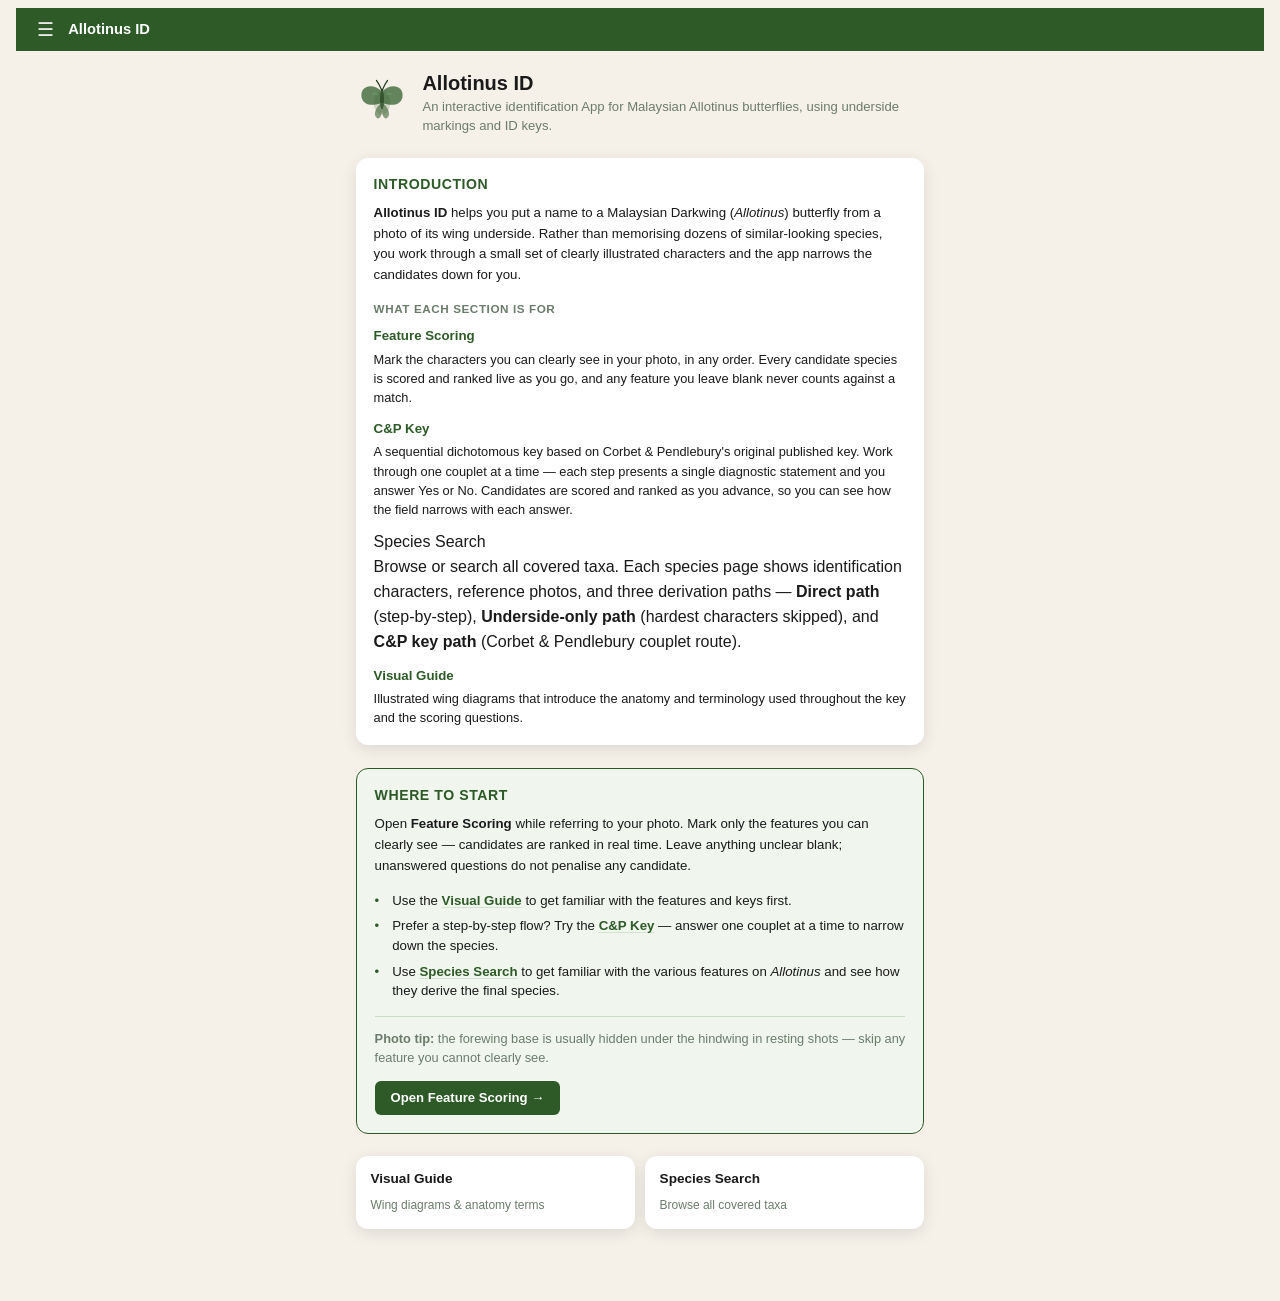
==== commit 6ebea99d: "Consolidate Species Search paths into single paragraph to fix font inflation" ====
--- a/index.html
+++ b/index.html
@@ -286,26 +286,13 @@
           </p>
         </div>
 
-        <div class="landing-intro-feature">
-          <p class="landing-intro-feature-name">Species Search</p>
-          <p class="landing-intro-feature-desc">
-            Browse or search the full list of taxa covered by this key. Each species page shows its
-            identification characters, reference photos, and the route the key takes to reach it —
-            displayed as three paths:
-          </p>
+        <div class=”landing-intro-feature”>
+          <p class=”landing-intro-feature-name”>Species Search</p>
           <p class=”landing-intro-feature-desc”>
-            <strong>Direct path</strong> — the exact sequence of questions and answers the ID key
-            follows, step by step, to arrive at this species.
-          </p>
-          <p class=”landing-intro-feature-desc”>
-            <strong>Underside-only path</strong> — an alternative route showing how the key still
-            reaches the same species when the hardest-to-see characters (often hidden in resting
-            photos) are all answered “Cannot determine”.
-          </p>
-          <p class=”landing-intro-feature-desc”>
-            <strong>C&amp;P key path</strong> — the couplet-by-couplet route through the Corbet &amp;
-            Pendlebury dichotomous key that leads to this species, showing the lead number and
-            statement at each step.
+            Browse or search all covered taxa. Each species page shows identification characters,
+            reference photos, and three derivation paths — <strong>Direct path</strong>
+            (step-by-step), <strong>Underside-only path</strong> (hardest characters skipped),
+            and <strong>C&amp;P key path</strong> (Corbet &amp; Pendlebury couplet route).
           </p>
         </div>
 
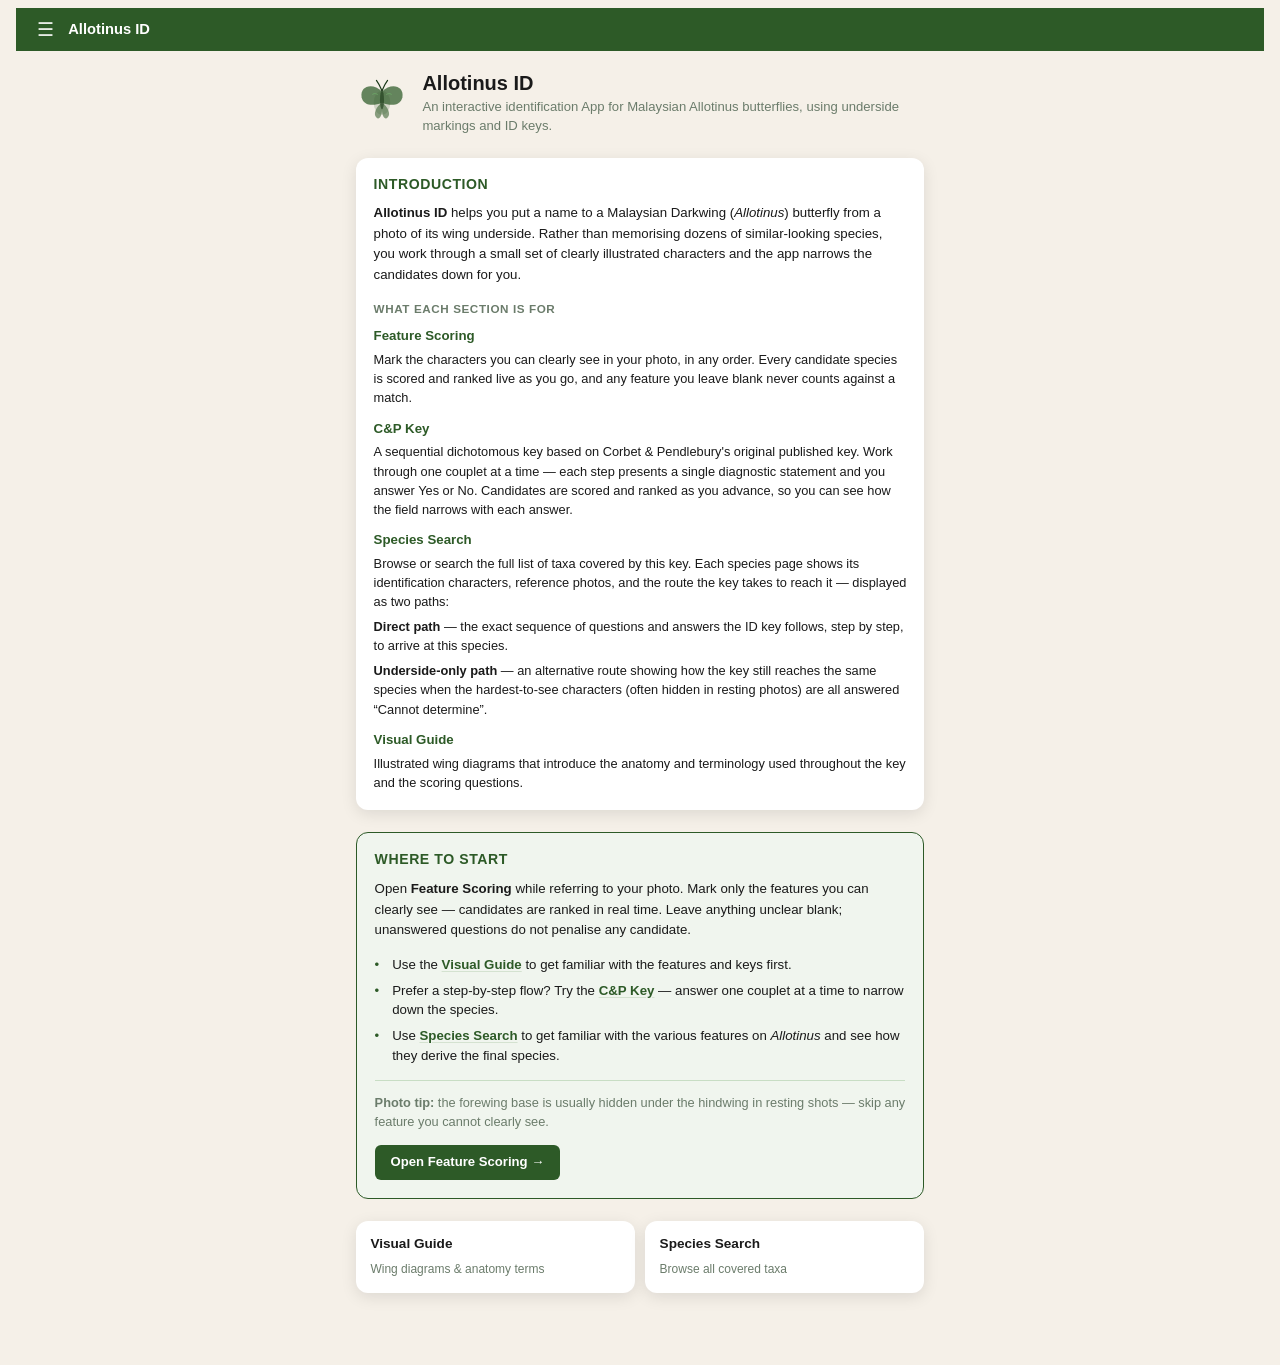
==== commit 41f6c02c: "Revert Species Search to pre-C&P-path state" ====
--- a/index.html
+++ b/index.html
@@ -286,13 +286,21 @@
           </p>
         </div>
 
-        <div class=”landing-intro-feature”>
-          <p class=”landing-intro-feature-name”>Species Search</p>
-          <p class=”landing-intro-feature-desc”>
-            Browse or search all covered taxa. Each species page shows identification characters,
-            reference photos, and three derivation paths — <strong>Direct path</strong>
-            (step-by-step), <strong>Underside-only path</strong> (hardest characters skipped),
-            and <strong>C&amp;P key path</strong> (Corbet &amp; Pendlebury couplet route).
+        <div class="landing-intro-feature">
+          <p class="landing-intro-feature-name">Species Search</p>
+          <p class="landing-intro-feature-desc">
+            Browse or search the full list of taxa covered by this key. Each species page shows its
+            identification characters, reference photos, and the route the key takes to reach it —
+            displayed as two paths:
+          </p>
+          <p class="landing-intro-feature-desc">
+            <strong>Direct path</strong> — the exact sequence of questions and answers the ID key
+            follows, step by step, to arrive at this species.
+          </p>
+          <p class="landing-intro-feature-desc">
+            <strong>Underside-only path</strong> — an alternative route showing how the key still
+            reaches the same species when the hardest-to-see characters (often hidden in resting
+            photos) are all answered “Cannot determine”.
           </p>
         </div>
 
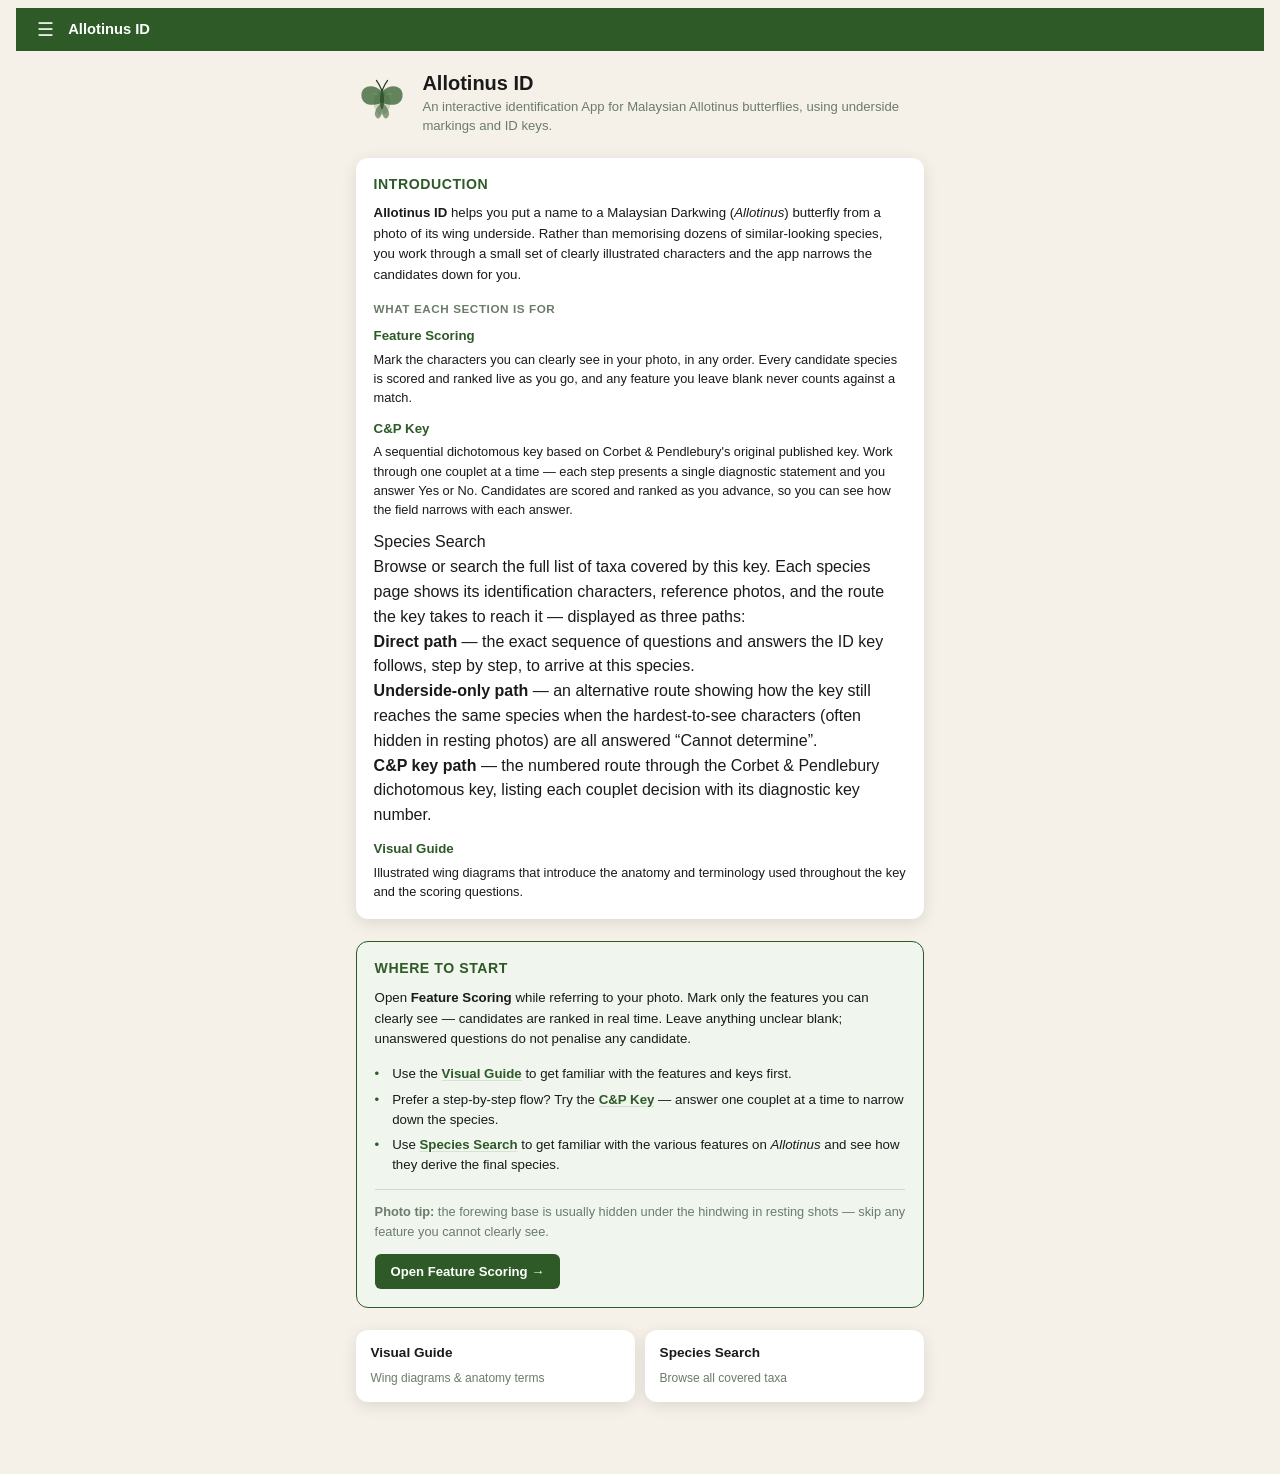
==== commit b7355984: "Add C&P key path to Species Search intro, matching Arhopala structure" ====
--- a/index.html
+++ b/index.html
@@ -286,21 +286,25 @@
           </p>
         </div>
 
-        <div class="landing-intro-feature">
-          <p class="landing-intro-feature-name">Species Search</p>
-          <p class="landing-intro-feature-desc">
+        <div class=”landing-intro-feature”>
+          <p class=”landing-intro-feature-name”>Species Search</p>
+          <p class=”landing-intro-feature-desc”>
             Browse or search the full list of taxa covered by this key. Each species page shows its
             identification characters, reference photos, and the route the key takes to reach it —
-            displayed as two paths:
-          </p>
-          <p class="landing-intro-feature-desc">
+            displayed as three paths:
+          </p>
+          <p class=”landing-intro-feature-desc”>
             <strong>Direct path</strong> — the exact sequence of questions and answers the ID key
             follows, step by step, to arrive at this species.
           </p>
-          <p class="landing-intro-feature-desc">
+          <p class=”landing-intro-feature-desc”>
             <strong>Underside-only path</strong> — an alternative route showing how the key still
             reaches the same species when the hardest-to-see characters (often hidden in resting
             photos) are all answered “Cannot determine”.
+          </p>
+          <p class=”landing-intro-feature-desc”>
+            <strong>C&amp;P key path</strong> — the numbered route through the Corbet &amp; Pendlebury
+            dichotomous key, listing each couplet decision with its diagnostic key number.
           </p>
         </div>
 
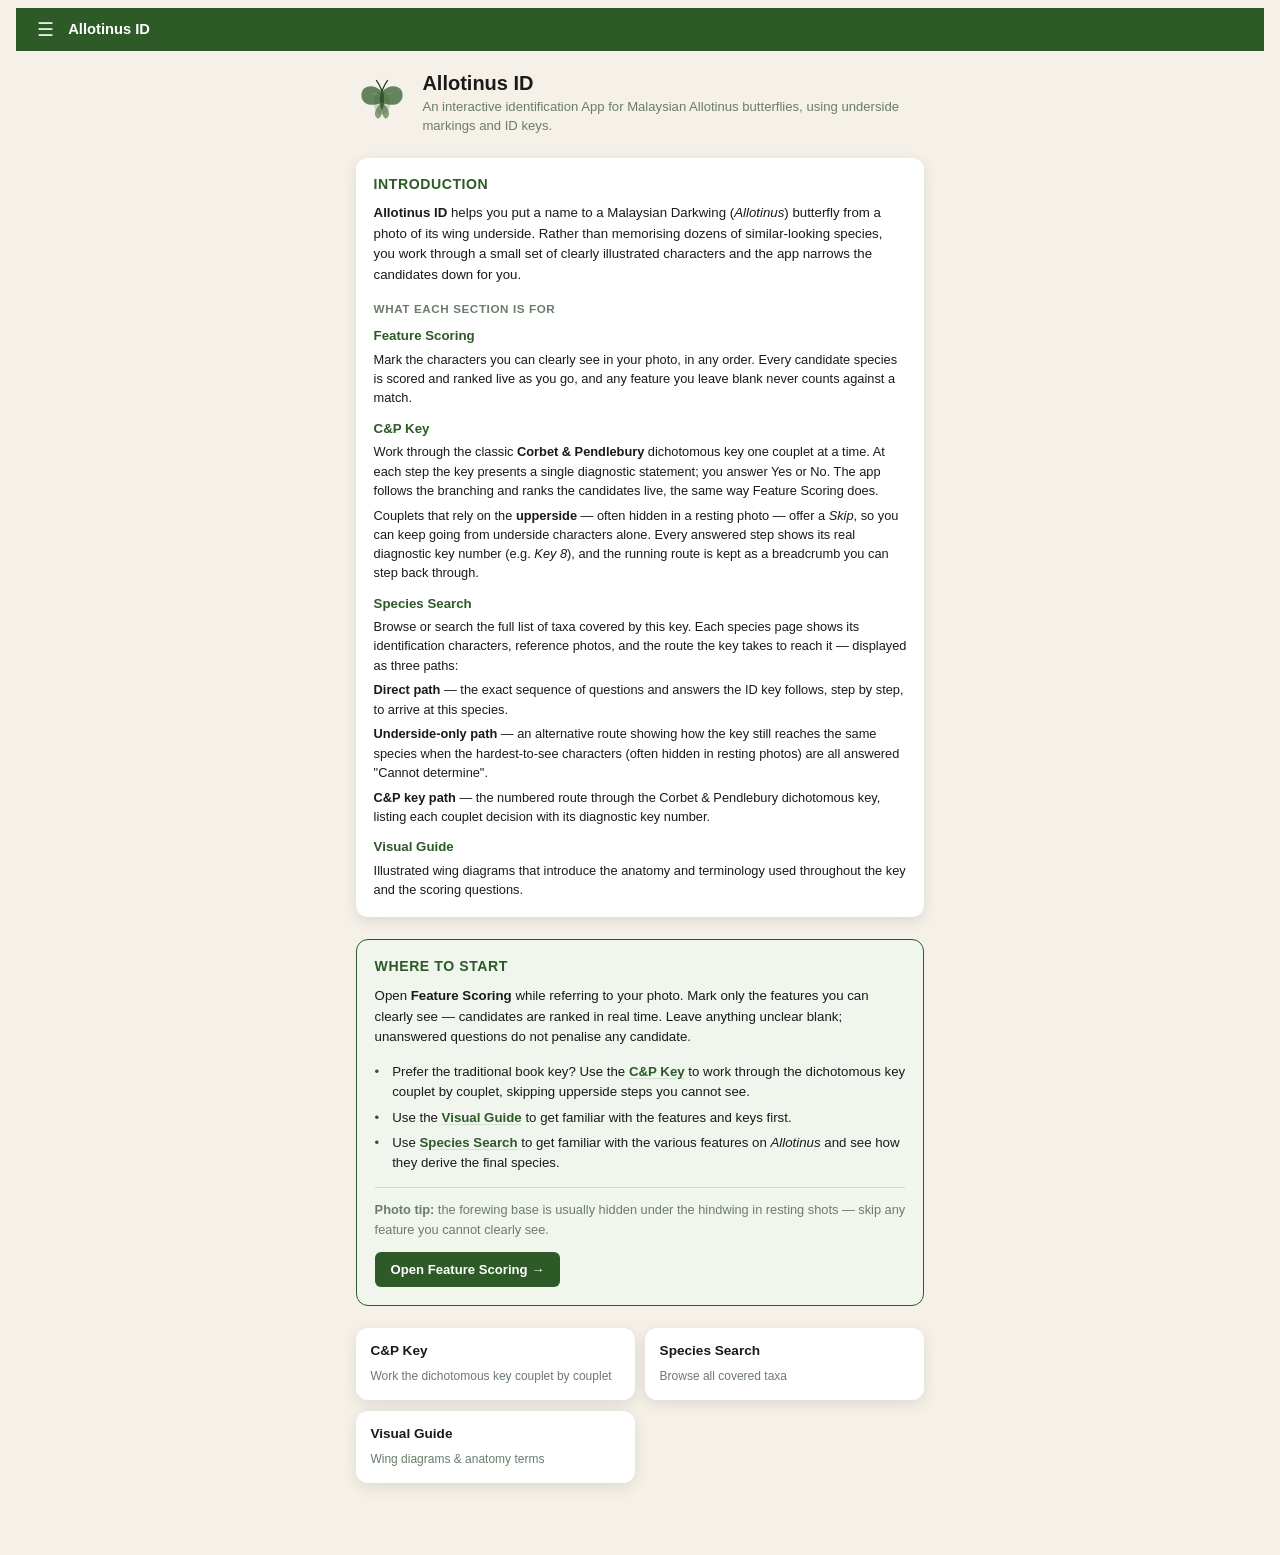
==== commit 3a27183c: "Rewrite landing page from Arhopala structure to fix iOS text inflation Replaces bespoke landing page" ====
--- a/index.html
+++ b/index.html
@@ -3,7 +3,7 @@
 <head>
   <meta charset="UTF-8">
   <meta name="viewport" content="width=device-width, initial-scale=1.0">
-  <meta name="description" content="Identify Malaysian Allotinus (Playboy) butterflies from field photographs — Feature Scoring and visual reference guide.">
+  <meta name="description" content="Identify Malaysian Allotinus (Playboy) butterflies from field photographs — Feature Scoring, the Corbet &amp; Pendlebury dichotomous key, and a visual reference guide.">
   <meta name="theme-color" content="#2d5a27">
   <title>Allotinus ID — Malaysian Playboy Butterflies</title>
   <link rel="stylesheet" href="css/style.css">
@@ -279,30 +279,35 @@
         <div class="landing-intro-feature">
           <p class="landing-intro-feature-name">C&amp;P Key</p>
           <p class="landing-intro-feature-desc">
-            A sequential dichotomous key based on Corbet &amp; Pendlebury's original published key.
-            Work through one couplet at a time — each step presents a single diagnostic statement
-            and you answer Yes or No. Candidates are scored and ranked as you advance, so you can
-            see how the field narrows with each answer.
+            Work through the classic <strong>Corbet &amp; Pendlebury</strong> dichotomous key one couplet
+            at a time. At each step the key presents a single diagnostic statement; you answer Yes or No.
+            The app follows the branching and ranks the candidates live, the same way Feature Scoring does.
+          </p>
+          <p class="landing-intro-feature-desc">
+            Couplets that rely on the <strong>upperside</strong> — often hidden in a resting photo —
+            offer a <em>Skip</em>, so you can keep going from underside characters alone. Every answered
+            step shows its real diagnostic key number (e.g. <em>Key 8</em>), and the running route is
+            kept as a breadcrumb you can step back through.
           </p>
         </div>
 
-        <div class=”landing-intro-feature”>
-          <p class=”landing-intro-feature-name”>Species Search</p>
-          <p class=”landing-intro-feature-desc”>
+        <div class="landing-intro-feature">
+          <p class="landing-intro-feature-name">Species Search</p>
+          <p class="landing-intro-feature-desc">
             Browse or search the full list of taxa covered by this key. Each species page shows its
             identification characters, reference photos, and the route the key takes to reach it —
             displayed as three paths:
           </p>
-          <p class=”landing-intro-feature-desc”>
+          <p class="landing-intro-feature-desc">
             <strong>Direct path</strong> — the exact sequence of questions and answers the ID key
             follows, step by step, to arrive at this species.
           </p>
-          <p class=”landing-intro-feature-desc”>
+          <p class="landing-intro-feature-desc">
             <strong>Underside-only path</strong> — an alternative route showing how the key still
             reaches the same species when the hardest-to-see characters (often hidden in resting
-            photos) are all answered “Cannot determine”.
-          </p>
-          <p class=”landing-intro-feature-desc”>
+            photos) are all answered "Cannot determine".
+          </p>
+          <p class="landing-intro-feature-desc">
             <strong>C&amp;P key path</strong> — the numbered route through the Corbet &amp; Pendlebury
             dichotomous key, listing each couplet decision with its diagnostic key number.
           </p>
@@ -329,16 +334,10 @@
       </p>
 
       <ul class="start-here-alt">
+        <li>Prefer the traditional book key? Use the <a href="id_keys.html">C&amp;P Key</a> to work through the dichotomous key couplet by couplet, skipping upperside steps you cannot see.</li>
         <li>Use the <a href="guide.html">Visual Guide</a> to get familiar with the features and keys first.</li>
-        <li>Prefer a step-by-step flow? Try the <a href="id_keys.html">C&amp;P Key</a> — answer one couplet at a time to narrow down the species.</li>
         <li>Use <a href="species.html">Species Search</a> to get familiar with the various features on <em>Allotinus</em> and see how they derive the final species.</li>
       </ul>
-
-      <!-- TODO: once data/tree.json and guide.html are built for Allotinus,
-           add a "Know these terms before you score" block here highlighting
-           the key diagnostic characters, each linking to its guide.html
-           section (see start-here-terms in the Arhopala_id source for the
-           pattern this followed). -->
 
       <p class="start-here-photo">
         <strong>Photo tip:</strong> the forewing base is usually hidden under the hindwing in resting shots —
@@ -350,13 +349,17 @@
 
     <!-- Quick links -->
     <div class="landing-links">
-      <a class="landing-link-card" href="guide.html">
-        <span class="landing-link-label">Visual Guide</span>
-        <span class="landing-link-desc">Wing diagrams &amp; anatomy terms</span>
+      <a class="landing-link-card" href="id_keys.html">
+        <span class="landing-link-label">C&amp;P Key</span>
+        <span class="landing-link-desc">Work the dichotomous key couplet by couplet</span>
       </a>
       <a class="landing-link-card" href="species.html">
         <span class="landing-link-label">Species Search</span>
         <span class="landing-link-desc">Browse all covered taxa</span>
+      </a>
+      <a class="landing-link-card" href="guide.html">
+        <span class="landing-link-label">Visual Guide</span>
+        <span class="landing-link-desc">Wing diagrams &amp; anatomy terms</span>
       </a>
     </div>
 
